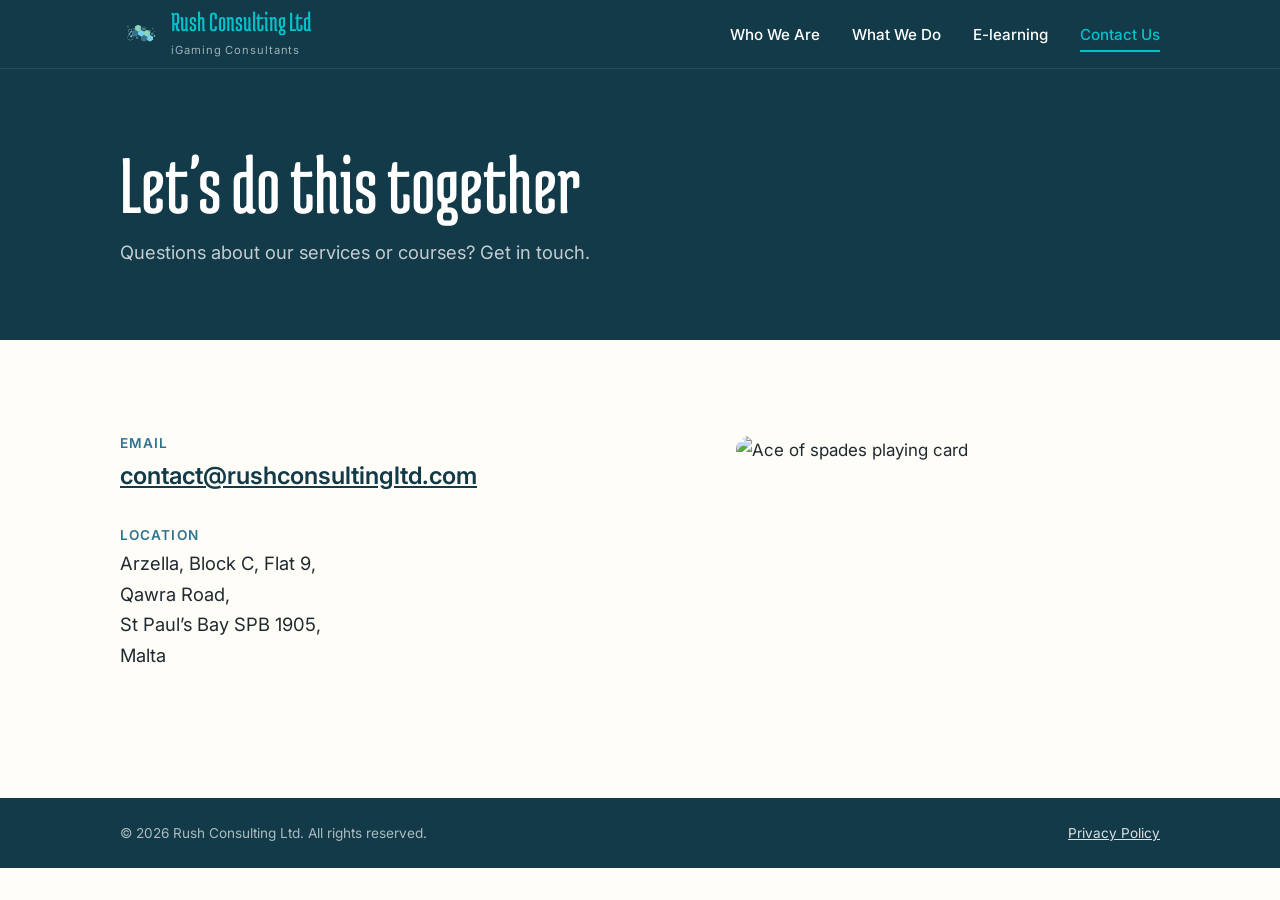
==== docs/contact/index.html @ 852dec76 "Redesign site: new look, mobile menu, fixes and new address" ====
<!DOCTYPE html>
<html lang="en">
<head>
  <meta charset="UTF-8">
  <meta name="viewport" content="width=device-width, initial-scale=1.0">
  <title>Contact | Rush Consulting Ltd</title>
  <meta name="description" content="Get in touch with Rush Consulting Ltd, iGaming consultants in Malta.">
  <link rel="icon" href="../resources/images/logo.png">
  <link rel="preconnect" href="https://fonts.googleapis.com">
  <link rel="preconnect" href="https://fonts.gstatic.com" crossorigin>
  <link href="https://fonts.googleapis.com/css2?family=Inter:wght@400;500;600&family=Medula+One&display=swap" rel="stylesheet">
  <link rel="stylesheet" href="../resources/site.css?v=2026-10-16">
</head>
<body>
  <a class="skip-link" href="#main">Skip to content</a>

  <header class="site-header">
    <div class="wrap">
      <a class="brand" href="../">
        <img src="../resources/images/hex-mark.png" alt="">
        <span>
          <span class="brand-name">Rush Consulting Ltd</span>
          <span class="brand-tag">iGaming Consultants</span>
        </span>
      </a>
      <button class="menu-toggle" aria-expanded="false" aria-controls="site-nav">☰ Menu</button>
      <nav class="site-nav" id="site-nav" aria-label="Main">
        <ul>
          <li><a href="../#who-we-are">Who We Are</a></li>
          <li><a href="../whatwedo/">What We Do</a></li>
          <li><a href="../elearning/">E-learning</a></li>
          <li><a href="../contact/" aria-current="page">Contact Us</a></li>
        </ul>
      </nav>
    </div>
  </header>

  <main id="main">
    <section class="page-head">
      <div class="wrap">
        <h1>Let's do this together</h1>
        <p>Questions about our services or courses? Get in touch.</p>
      </div>
    </section>
    <section class="section">
      <div class="wrap contact-grid">
        <div>
          <div class="contact-item">
            <h2>Email</h2>
            <p><a class="email" href="mailto:contact@rushconsultingltd.com">contact@rushconsultingltd.com</a></p>
          </div>
          <div class="contact-item">
            <h2>Location</h2>
            <p>Arzella, Block C, Flat 9,<br>Qawra Road,<br>St Paul’s Bay SPB 1905,<br>Malta</p>
          </div>
        </div>
        <img class="contact-card" src="../resources/images/card.png" alt="Ace of spades playing card">
      </div>
    </section>
  </main>

  <footer class="site-footer">
    <div class="wrap">
      <span>© 2026 Rush Consulting Ltd. All rights reserved.</span>
      <a href="../privacy/">Privacy Policy</a>
    </div>
  </footer>

  <script>
    var toggle = document.querySelector('.menu-toggle');
    var nav = document.getElementById('site-nav');
    toggle.addEventListener('click', function () {
      var open = nav.classList.toggle('open');
      toggle.setAttribute('aria-expanded', open);
    });
    nav.addEventListener('click', function (e) {
      if (e.target.tagName === 'A') { nav.classList.remove('open'); toggle.setAttribute('aria-expanded', false); }
    });
  </script>
</body>
</html>
---- docs/resources/site.css ----
/* Rush Consulting – shared site styles */

:root {
  --deep: #123a48;        /* header, hero, footer */
  --teal: #2f748e;        /* brand teal: headings, buttons */
  --cyan: #00c2cb;        /* logo colour, accents on dark */
  --mint: #8bd7bb;
  --sky: #70d0e8;
  --sand: #f4ecd8;        /* light sections */
  --paper: #fffdf8;
  --ink: #1f2a30;         /* body text */
  --muted: #5b6b72;

  --display: 'Medula One', 'Impact', sans-serif;
  --body: 'Inter', system-ui, -apple-system, 'Segoe UI', sans-serif;

  --wrap: 1120px;
  --gutter: clamp(1rem, 4vw, 2.5rem);
}

*, *::before, *::after { box-sizing: border-box; }

html { scroll-behavior: smooth; scroll-padding-top: 5rem; }
@media (prefers-reduced-motion: reduce) { html { scroll-behavior: auto; } }

body {
  margin: 0;
  font-family: var(--body);
  font-size: 1.0625rem;
  line-height: 1.65;
  color: var(--ink);
  background: var(--paper);
  -webkit-font-smoothing: antialiased;
}

img { max-width: 100%; height: auto; display: block; }

a { color: var(--teal); }

h1, h2, h3 { line-height: 1.05; margin: 0 0 1rem; }

.display {
  font-family: var(--display);
  font-weight: 400;
  letter-spacing: 0.01em;
}

.wrap {
  width: 100%;
  max-width: var(--wrap);
  margin: 0 auto;
  padding: 0 var(--gutter);
}

:focus-visible {
  outline: 3px solid var(--cyan);
  outline-offset: 3px;
  border-radius: 4px;
}

.skip-link {
  position: absolute;
  left: -999px;
  top: 0;
  background: var(--cyan);
  color: var(--deep);
  padding: .5rem 1rem;
  z-index: 100;
}
.skip-link:focus { left: 1rem; }

/* ---------- Header ---------- */

.site-header {
  position: sticky;
  top: 0;
  z-index: 50;
  background: var(--deep);
  border-bottom: 1px solid rgba(255, 255, 255, .08);
}

.site-header .wrap {
  display: flex;
  align-items: center;
  justify-content: space-between;
  min-height: 4.25rem;
}

.brand {
  display: flex;
  align-items: center;
  gap: .6rem;
  text-decoration: none;
  color: var(--cyan);
}

.brand img { width: 2.6rem; }

.brand-name {
  font-family: var(--display);
  font-size: 1.75rem;
  line-height: 1;
}

.brand-tag {
  display: block;
  font-family: var(--body);
  font-size: .7rem;
  letter-spacing: .08em;
  color: rgba(255, 255, 255, .6);
  margin-top: .15rem;
}

.site-nav ul {
  display: flex;
  gap: 2rem;
  list-style: none;
  margin: 0;
  padding: 0;
}

.site-nav a {
  color: #fff;
  text-decoration: none;
  font-size: .95rem;
  font-weight: 500;
  padding: .4rem 0;
  border-bottom: 2px solid transparent;
}

.site-nav a:hover,
.site-nav a[aria-current="page"] {
  color: var(--cyan);
  border-bottom-color: var(--cyan);
}

.menu-toggle {
  display: none;
  background: none;
  border: 1px solid rgba(255, 255, 255, .3);
  border-radius: 6px;
  color: #fff;
  font: inherit;
  font-size: .95rem;
  padding: .45rem .8rem;
  cursor: pointer;
}

@media (max-width: 760px) {
  .menu-toggle { display: inline-flex; align-items: center; gap: .5rem; }

  .site-nav {
    position: absolute;
    left: 0;
    right: 0;
    top: 100%;
    background: var(--deep);
    border-bottom: 1px solid rgba(255, 255, 255, .1);
    display: none;
  }

  .site-nav.open { display: block; }

  .site-nav ul {
    flex-direction: column;
    gap: 0;
    padding: .5rem var(--gutter) 1rem;
  }

  .site-nav a {
    display: block;
    padding: .85rem 0;
    font-size: 1.1rem;
    border-bottom: 1px solid rgba(255, 255, 255, .08);
  }

  .site-nav a:hover,
  .site-nav a[aria-current="page"] { border-bottom-color: rgba(255, 255, 255, .08); }
}

/* ---------- Buttons ---------- */

.btn {
  display: inline-block;
  background: var(--cyan);
  color: var(--deep);
  font-weight: 600;
  text-decoration: none;
  padding: .85rem 1.6rem;
  border-radius: 999px;
  transition: background .2s;
}

.btn:hover { background: #fff; }

.btn-teal { background: var(--teal); color: #fff; }
.btn-teal:hover { background: var(--deep); }

/* ---------- Hero ---------- */

.hero {
  background: var(--deep);
  color: #fff;
  overflow: hidden;
}

.hero .wrap {
  display: grid;
  grid-template-columns: 1.05fr 1fr;
  align-items: center;
  gap: 2rem;
  padding-top: clamp(3rem, 7vw, 6rem);
  padding-bottom: clamp(3rem, 7vw, 6rem);
}

.hero h1 {
  font-size: clamp(3.2rem, 7.5vw, 6rem);
  color: #fff;
  margin-bottom: 1.25rem;
}

.hero p {
  font-size: 1.15rem;
  color: rgba(255, 255, 255, .78);
  max-width: 32rem;
  margin: 0 0 2rem;
}

.hex-photo {
  position: relative;
  justify-self: center;
  width: min(100%, 30rem);
}

.hex-photo .hex {
  aspect-ratio: 1 / 1.1547;
  clip-path: polygon(50% 0, 100% 25%, 100% 75%, 50% 100%, 0 75%, 0 25%);
  overflow: hidden;
}

.hex-photo .hex img {
  width: 100%;
  height: 100%;
  object-fit: cover;
}

/* small brand hexagons around the photo */
.hex-photo::before,
.hex-photo::after {
  content: "";
  position: absolute;
  aspect-ratio: 1 / 1.1547;
  clip-path: polygon(50% 0, 100% 25%, 100% 75%, 50% 100%, 0 75%, 0 25%);
}
.hex-photo::before { width: 22%; background: var(--mint); left: -9%; bottom: 6%; }
.hex-photo::after  { width: 13%; background: var(--sky);  right: -4%; top: 4%; }

@media (max-width: 760px) {
  .hero .wrap { grid-template-columns: 1fr; }
  .hex-photo { width: min(78%, 20rem); order: -1; }
}

/* ---------- Sections ---------- */

.section { padding: clamp(3.5rem, 8vw, 6rem) 0; }
.section-sand { background: var(--sand); }

.section-title {
  font-family: var(--display);
  font-weight: 400;
  font-size: clamp(2.6rem, 6vw, 4.25rem);
  color: var(--teal);
}

/* Motto band */

.motto .wrap {
  display: grid;
  grid-template-columns: 1fr 1.2fr;
  gap: clamp(1.5rem, 4vw, 3.5rem);
  align-items: center;
}

.motto blockquote {
  margin: 0;
  font-family: var(--display);
  font-size: clamp(2.6rem, 6vw, 4.5rem);
  line-height: 1.02;
  color: var(--teal);
}

.motto img { border-radius: 18px; }

@media (max-width: 760px) {
  .motto .wrap { grid-template-columns: 1fr; }
}

/* Who we are */

.about .wrap {
  display: grid;
  grid-template-columns: 1fr 1.6fr;
  gap: clamp(1.5rem, 5vw, 4rem);
  align-items: center;
}

.about p {
  font-size: 1.15rem;
  max-width: 38rem;
  margin: 0 0 1.5rem;
}

.expertise {
  display: flex;
  flex-wrap: wrap;
  gap: .5rem;
  list-style: none;
  margin: 0;
  padding: 0;
}

.expertise li {
  font-size: .9rem;
  font-weight: 500;
  color: var(--deep);
  background: var(--sand);
  border-left: 3px solid var(--mint);
  padding: .35rem .8rem;
}

@media (max-width: 760px) {
  .about .wrap { grid-template-columns: 1fr; }
  .about img { width: 60%; }
}

/* Closing call to action */

.cta {
  background: var(--teal);
  color: #fff;
  text-align: center;
}

.cta .section-title { color: #fff; margin-bottom: .75rem; }

.cta p {
  color: rgba(255, 255, 255, .85);
  margin: 0 auto 2rem;
  max-width: 34rem;
}

/* ---------- Footer ---------- */

.site-footer {
  background: var(--deep);
  color: rgba(255, 255, 255, .65);
  font-size: .85rem;
  padding: 1.5rem 0;
}

.site-footer .wrap {
  display: flex;
  flex-wrap: wrap;
  gap: .75rem 2rem;
  justify-content: space-between;
}

.site-footer a { color: rgba(255, 255, 255, .85); }
.site-footer a:hover { color: var(--cyan); }

/* ---------- Inner pages ---------- */

.page-head {
  background: var(--deep);
  color: #fff;
  padding: clamp(2.5rem, 6vw, 4.5rem) 0;
}

.page-head h1 {
  font-family: var(--display);
  font-weight: 400;
  font-size: clamp(3rem, 8vw, 5.25rem);
  color: #fff;
  margin: 0 0 .5rem;
}

.page-head p {
  color: rgba(255, 255, 255, .75);
  font-size: 1.15rem;
  max-width: 38rem;
  margin: 0;
}

/* What we do */

.services {
  display: grid;
  grid-template-columns: repeat(3, 1fr);
  gap: clamp(1.5rem, 4vw, 3rem);
}

.service {
  border-top: 4px solid var(--mint);
  padding-top: 1.5rem;
}

.service img { width: 4rem; margin-bottom: 1rem; mix-blend-mode: multiply; }

.service h2 {
  font-size: 1.35rem;
  font-weight: 600;
  color: var(--deep);
  margin-bottom: .75rem;
}

.service ul { margin: 0; padding-left: 1.1rem; }
.service li { margin-bottom: .5rem; }
.service li ul { margin-top: .5rem; list-style: circle; }

abbr[title] { text-decoration: underline dotted rgba(0,0,0,.35); cursor: help; }

@media (max-width: 860px) {
  .services { grid-template-columns: 1fr; }
}

/* E-learning */

.courses {
  display: grid;
  grid-template-columns: repeat(auto-fit, minmax(11rem, 1fr));
  gap: 1.25rem;
}

.course {
  display: flex;
  flex-direction: column;
  align-items: flex-start;
  gap: .75rem;
  background: #fff;
  border: 1px solid #e6dcc3;
  border-radius: 14px;
  padding: 1.5rem 1.25rem;
}

.course img { width: 3.5rem; }

.course h2 {
  font-size: 1.15rem;
  font-weight: 600;
  line-height: 1.3;
  color: var(--deep);
  margin: 0;
  flex-grow: 1;
}

.course .level { font-size: .85rem; color: var(--muted); margin: 0; }

.course .btn { padding: .6rem 1.2rem; font-size: .95rem; }

.note { color: var(--muted); font-size: .95rem; margin-top: 2rem; }

/* Contact */

.contact-grid {
  display: grid;
  grid-template-columns: 1.3fr 1fr;
  gap: clamp(2rem, 5vw, 4rem);
  align-items: start;
}

.contact-item { margin-bottom: 2rem; }

.contact-item h2 {
  font-size: .85rem;
  font-weight: 600;
  letter-spacing: .08em;
  text-transform: uppercase;
  color: var(--teal);
  margin-bottom: .4rem;
}

.contact-item p { margin: 0; font-size: 1.15rem; }

.contact-item .email {
  font-size: clamp(1.15rem, 3.5vw, 1.5rem);
  font-weight: 600;
  color: var(--deep);
  word-break: break-word;
}

.contact-card { border-radius: 18px; max-height: 26rem; object-fit: cover; width: 100%; }

@media (max-width: 760px) {
  .contact-grid { grid-template-columns: 1fr; }
  .contact-card { max-height: 14rem; }
}

/* Privacy / long text */

.prose { max-width: 46rem; }
.prose h2 { font-size: 1.4rem; font-weight: 600; color: var(--deep); margin: 2.5rem 0 .75rem; line-height: 1.3; }
.prose h3 { font-size: 1.1rem; font-weight: 600; color: var(--teal); margin: 1.75rem 0 .5rem; line-height: 1.3; }
.prose p { margin: 0 0 1rem; }
.prose li { margin-bottom: .5rem; }

.toc {
  background: var(--sand);
  border-radius: 12px;
  padding: 1.25rem 1.5rem;
  margin-bottom: 1rem;
}
.toc h2 { margin-top: 0; }
.toc ol { list-style: none; margin: 0; padding: 0; }
.toc li { margin-bottom: .35rem; }
.toc a { text-decoration: none; }
.toc a:hover { text-decoration: underline; }
.toc .sub { padding-left: 1.25rem; }
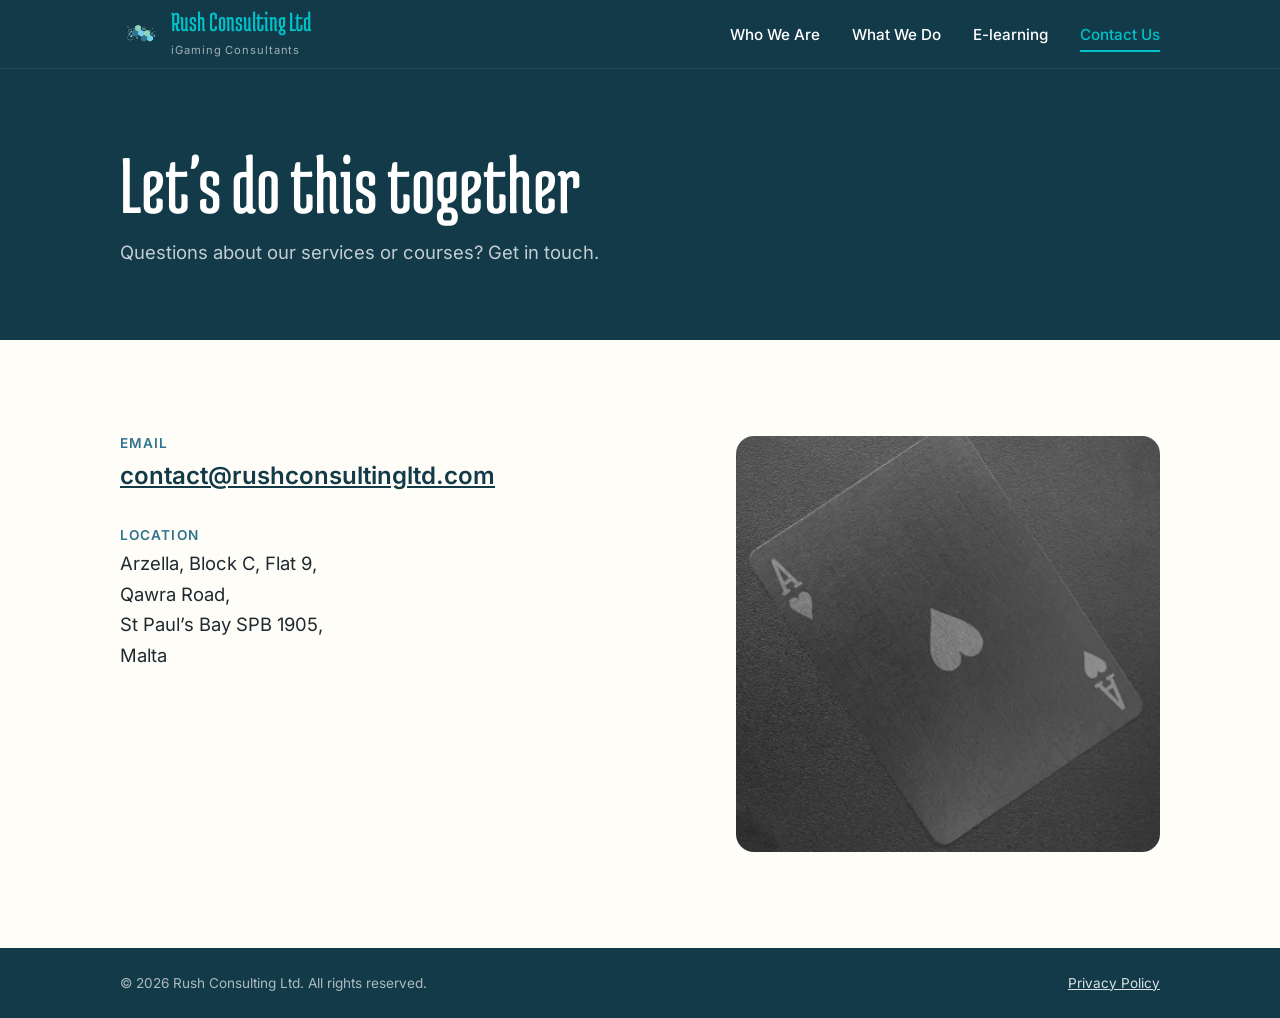
==== commit 8b9e6ba2: "Faster images, link previews, round logo icon, self-hosted fonts" ====
--- a/docs/contact/index.html
+++ b/docs/contact/index.html
@@ -5,11 +5,19 @@
   <meta name="viewport" content="width=device-width, initial-scale=1.0">
   <title>Contact | Rush Consulting Ltd</title>
   <meta name="description" content="Get in touch with Rush Consulting Ltd, iGaming consultants in Malta.">
-  <link rel="icon" href="../resources/images/logo.png">
-  <link rel="preconnect" href="https://fonts.googleapis.com">
-  <link rel="preconnect" href="https://fonts.gstatic.com" crossorigin>
-  <link href="https://fonts.googleapis.com/css2?family=Inter:wght@400;500;600&family=Medula+One&display=swap" rel="stylesheet">
-  <link rel="stylesheet" href="../resources/site.css?v=2026-10-16">
+  <meta property="og:type" content="website">
+  <meta property="og:site_name" content="Rush Consulting Ltd">
+  <meta property="og:title" content="Contact | Rush Consulting Ltd">
+  <meta property="og:description" content="Get in touch with Rush Consulting Ltd, iGaming consultants in Malta.">
+  <meta property="og:url" content="https://rushconsultingltd.com/contact/">
+  <meta property="og:image" content="https://rushconsultingltd.com/resources/images/og-image.png">
+  <meta property="og:image:width" content="1200">
+  <meta property="og:image:height" content="630">
+  <meta name="twitter:card" content="summary_large_image">
+  <link rel="icon" href="../resources/images/favicon-32.png" sizes="32x32" type="image/png">
+  <link rel="icon" href="../resources/images/favicon-48.png" sizes="48x48" type="image/png">
+  <link rel="apple-touch-icon" href="../resources/images/apple-touch-icon.png">
+  <link rel="stylesheet" href="../resources/site.css?v=2026-10-16b">
 </head>
 <body>
   <a class="skip-link" href="#main">Skip to content</a>
@@ -54,7 +62,7 @@
             <p>Arzella, Block C, Flat 9,<br>Qawra Road,<br>St Paul’s Bay SPB 1905,<br>Malta</p>
           </div>
         </div>
-        <img class="contact-card" src="../resources/images/card.png" alt="Ace of spades playing card">
+        <img class="contact-card" src="../resources/images/card.webp" alt="Ace of spades playing card">
       </div>
     </section>
   </main>
--- a/docs/resources/site.css
+++ b/docs/resources/site.css
@@ -1,4 +1,11 @@
 /* Rush Consulting – shared site styles */
+
+/* Fonts: hosted on this site (no requests to Google) */
+@font-face { font-family: 'Medula One'; font-style: normal; font-weight: 400; font-display: swap; src: url('fonts/medula-one-400.woff2') format('woff2'); }
+@font-face { font-family: 'Inter'; font-style: normal; font-weight: 400; font-display: swap; src: url('fonts/inter-400.woff2') format('woff2'); }
+@font-face { font-family: 'Inter'; font-style: normal; font-weight: 500; font-display: swap; src: url('fonts/inter-500.woff2') format('woff2'); }
+@font-face { font-family: 'Inter'; font-style: normal; font-weight: 600; font-display: swap; src: url('fonts/inter-600.woff2') format('woff2'); }
+
 
 :root {
   --deep: #123a48;        /* header, hero, footer */
